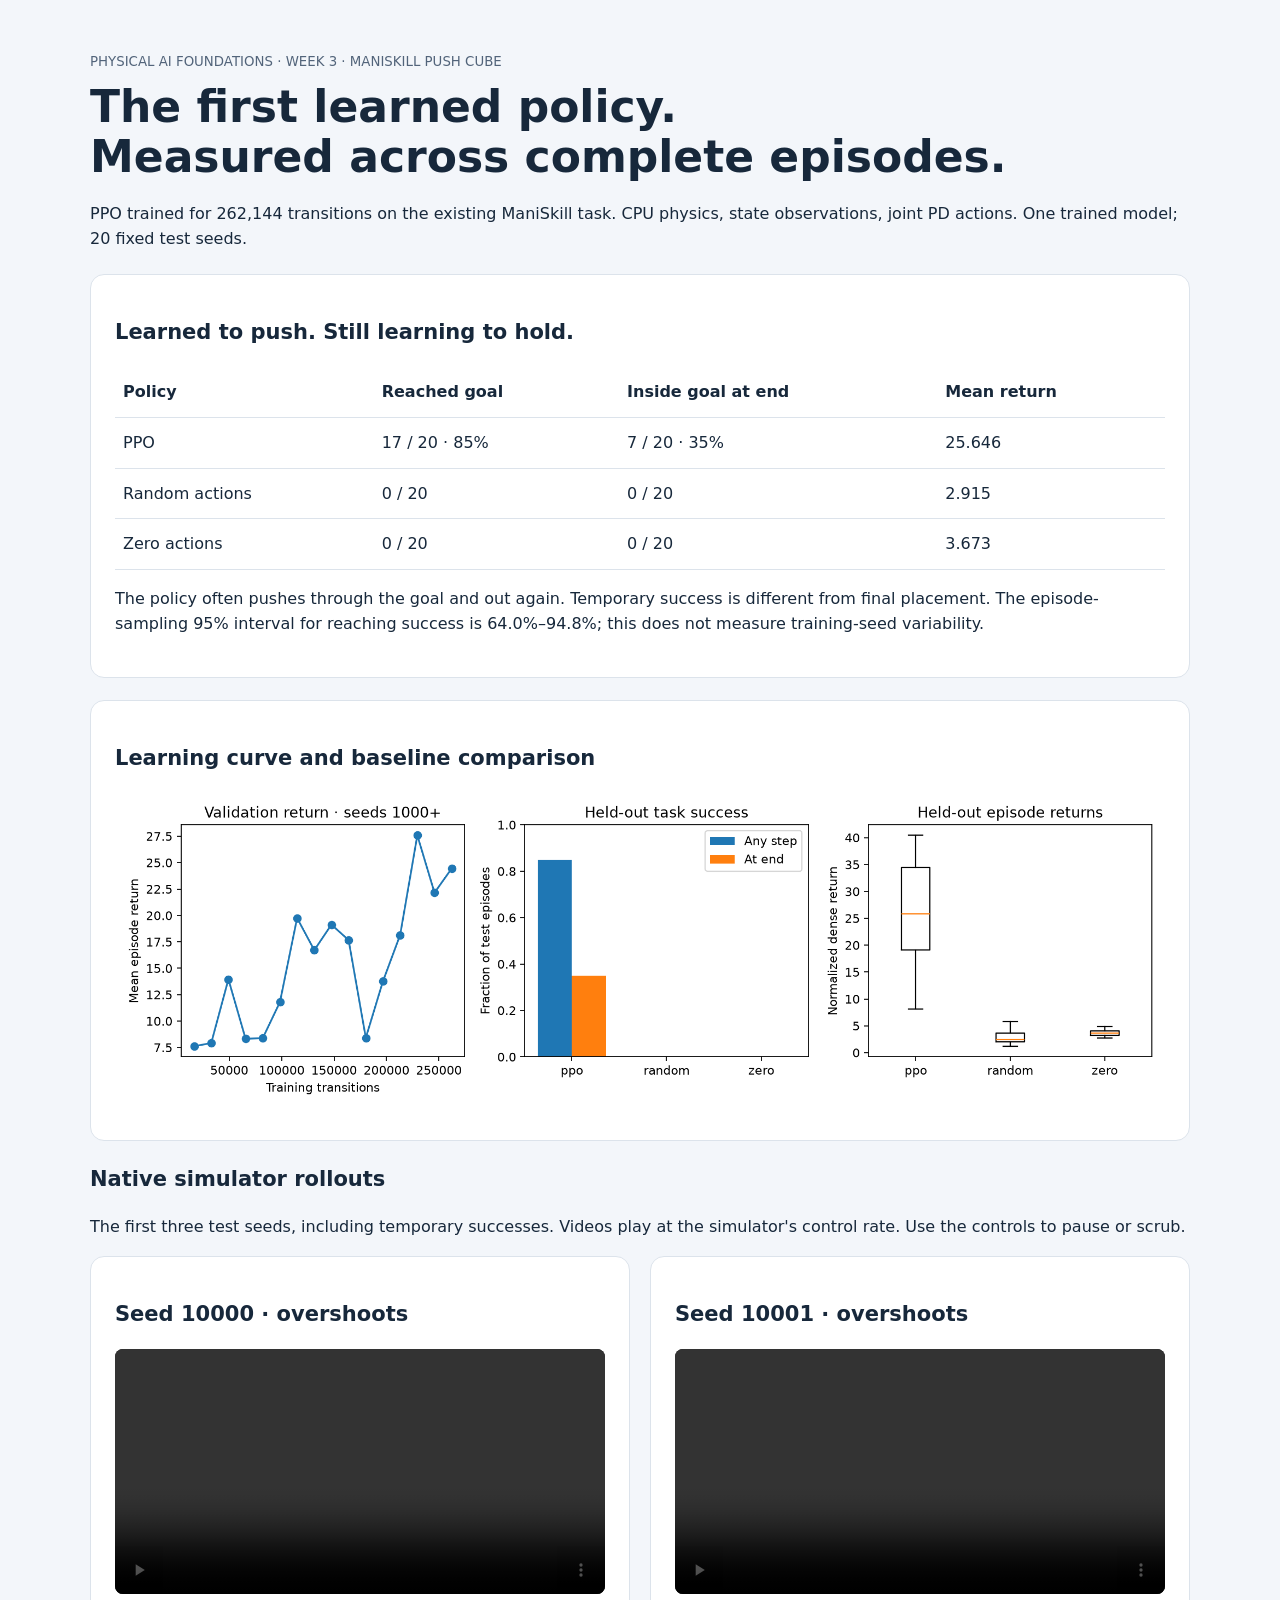
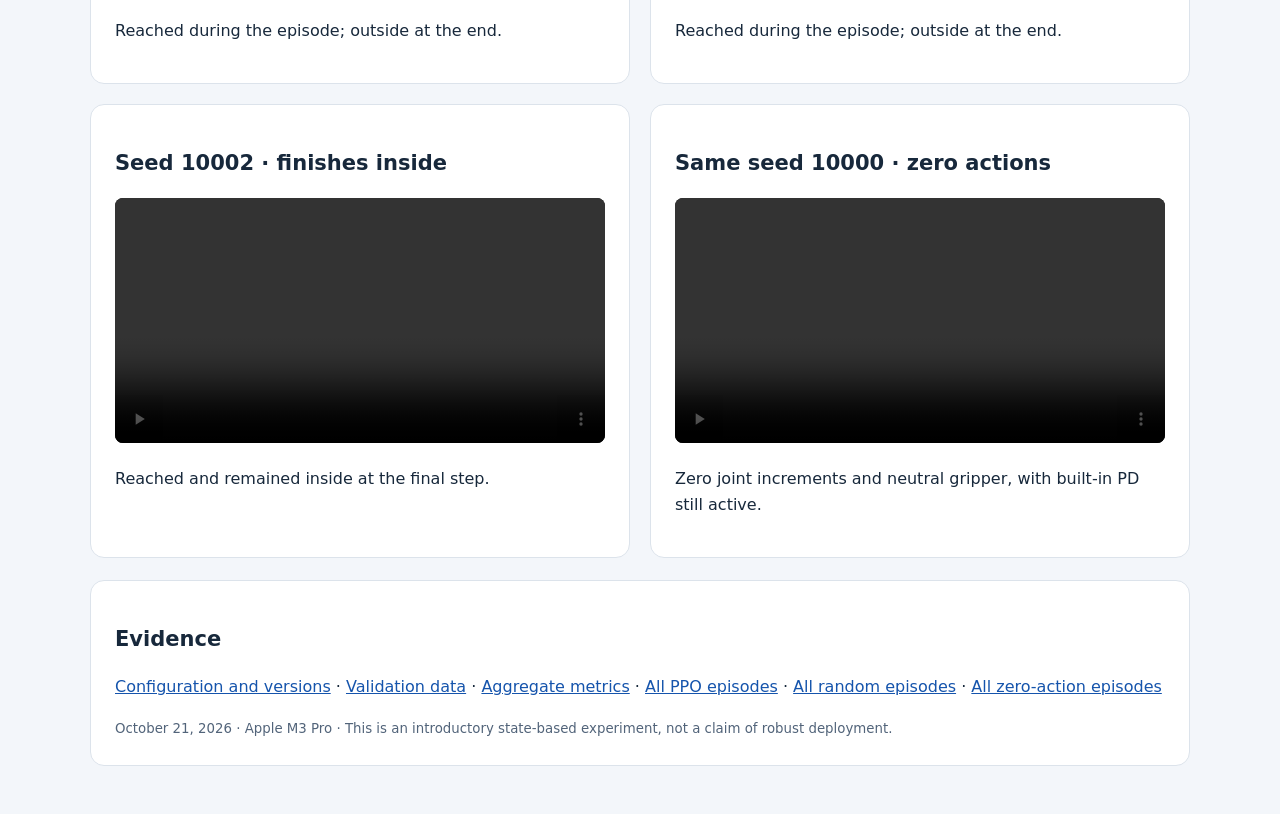
==== learning/maniskill/evidence/first_run/index.html @ 4dec47f2 "Train and evaluate a ManiSkill PushCube PPO baseline for Week 3" ====
<!doctype html>
<html lang="en"><meta charset="utf-8"><meta name="viewport" content="width=device-width,initial-scale=1">
<title>Week 3 · First learned manipulation policy</title>
<style>
body{font:16px/1.6 system-ui,sans-serif;color:#17283b;background:#f3f6fa;margin:0}main{max-width:1100px;margin:48px auto;padding:0 24px}h1{font-size:clamp(28px,4vw,44px);line-height:1.15;margin:8px 0 18px}small{color:#52647a}section{background:white;border:1px solid #dce3eb;border-radius:14px;padding:24px;margin:22px 0}img{width:100%;height:auto}table{width:100%;border-collapse:collapse}td,th{text-align:left;padding:12px 8px;border-bottom:1px solid #dce3eb}.videos{display:grid;grid-template-columns:repeat(2,minmax(0,1fr));gap:20px}.videos section{margin:0}video{width:100%;border-radius:8px;background:#111}h2{font-size:21px}a{color:#1554ac}@media(max-width:650px){.videos{grid-template-columns:1fr}main{padding:0 12px}section{padding:16px}table{font-size:13px}}
</style>
<main>
<small>PHYSICAL AI FOUNDATIONS · WEEK 3 · MANISKILL PUSH CUBE</small>
<h1>The first learned policy.<br>Measured across complete episodes.</h1>
<p>PPO trained for 262,144 transitions on the existing ManiSkill task. CPU physics, state observations, joint PD actions. One trained model; 20 fixed test seeds.</p>
<section><h2>Learned to push. Still learning to hold.</h2>
<table><thead><tr><th>Policy</th><th>Reached goal</th><th>Inside goal at end</th><th>Mean return</th></tr></thead><tbody>
<tr><td>PPO</td><td>17 / 20 · 85%</td><td>7 / 20 · 35%</td><td>25.646</td></tr>
<tr><td>Random actions</td><td>0 / 20</td><td>0 / 20</td><td>2.915</td></tr>
<tr><td>Zero actions</td><td>0 / 20</td><td>0 / 20</td><td>3.673</td></tr></tbody></table>
<p>The policy often pushes through the goal and out again. Temporary success is different from final placement. The episode-sampling 95% interval for reaching success is 64.0%–94.8%; this does not measure training-seed variability.</p>
</section>
<section><h2>Learning curve and baseline comparison</h2><img src="results.png" alt="Validation return varies across checkpoints. PPO reaches success in 85% of episodes but ends successful in 35%; both baselines have zero successes."></section>
<h2>Native simulator rollouts</h2><p>The first three test seeds, including temporary successes. Videos play at the simulator's control rate. Use the controls to pause or scrub.</p>
<div class="videos">
<section><h2>Seed 10000 · overshoots</h2><video controls muted preload="metadata" src="ppo_seed10000.mp4"></video><p>Reached during the episode; outside at the end.</p></section>
<section><h2>Seed 10001 · overshoots</h2><video controls muted preload="metadata" src="ppo_seed10001.mp4"></video><p>Reached during the episode; outside at the end.</p></section>
<section><h2>Seed 10002 · finishes inside</h2><video controls muted preload="metadata" src="ppo_seed10002.mp4"></video><p>Reached and remained inside at the final step.</p></section>
<section><h2>Same seed 10000 · zero actions</h2><video controls muted preload="metadata" src="zero_seed10000.mp4"></video><p>Zero joint increments and neutral gripper, with built-in PD still active.</p></section>
</div>
<section><h2>Evidence</h2><p><a href="config.json">Configuration and versions</a> · <a href="validation.json">Validation data</a> · <a href="comparison.json">Aggregate metrics</a> · <a href="test_ppo.json">All PPO episodes</a> · <a href="test_random.json">All random episodes</a> · <a href="test_zero.json">All zero-action episodes</a></p><small>October 21, 2026 · Apple M3 Pro · This is an introductory state-based experiment, not a claim of robust deployment.</small></section>
</main></html>
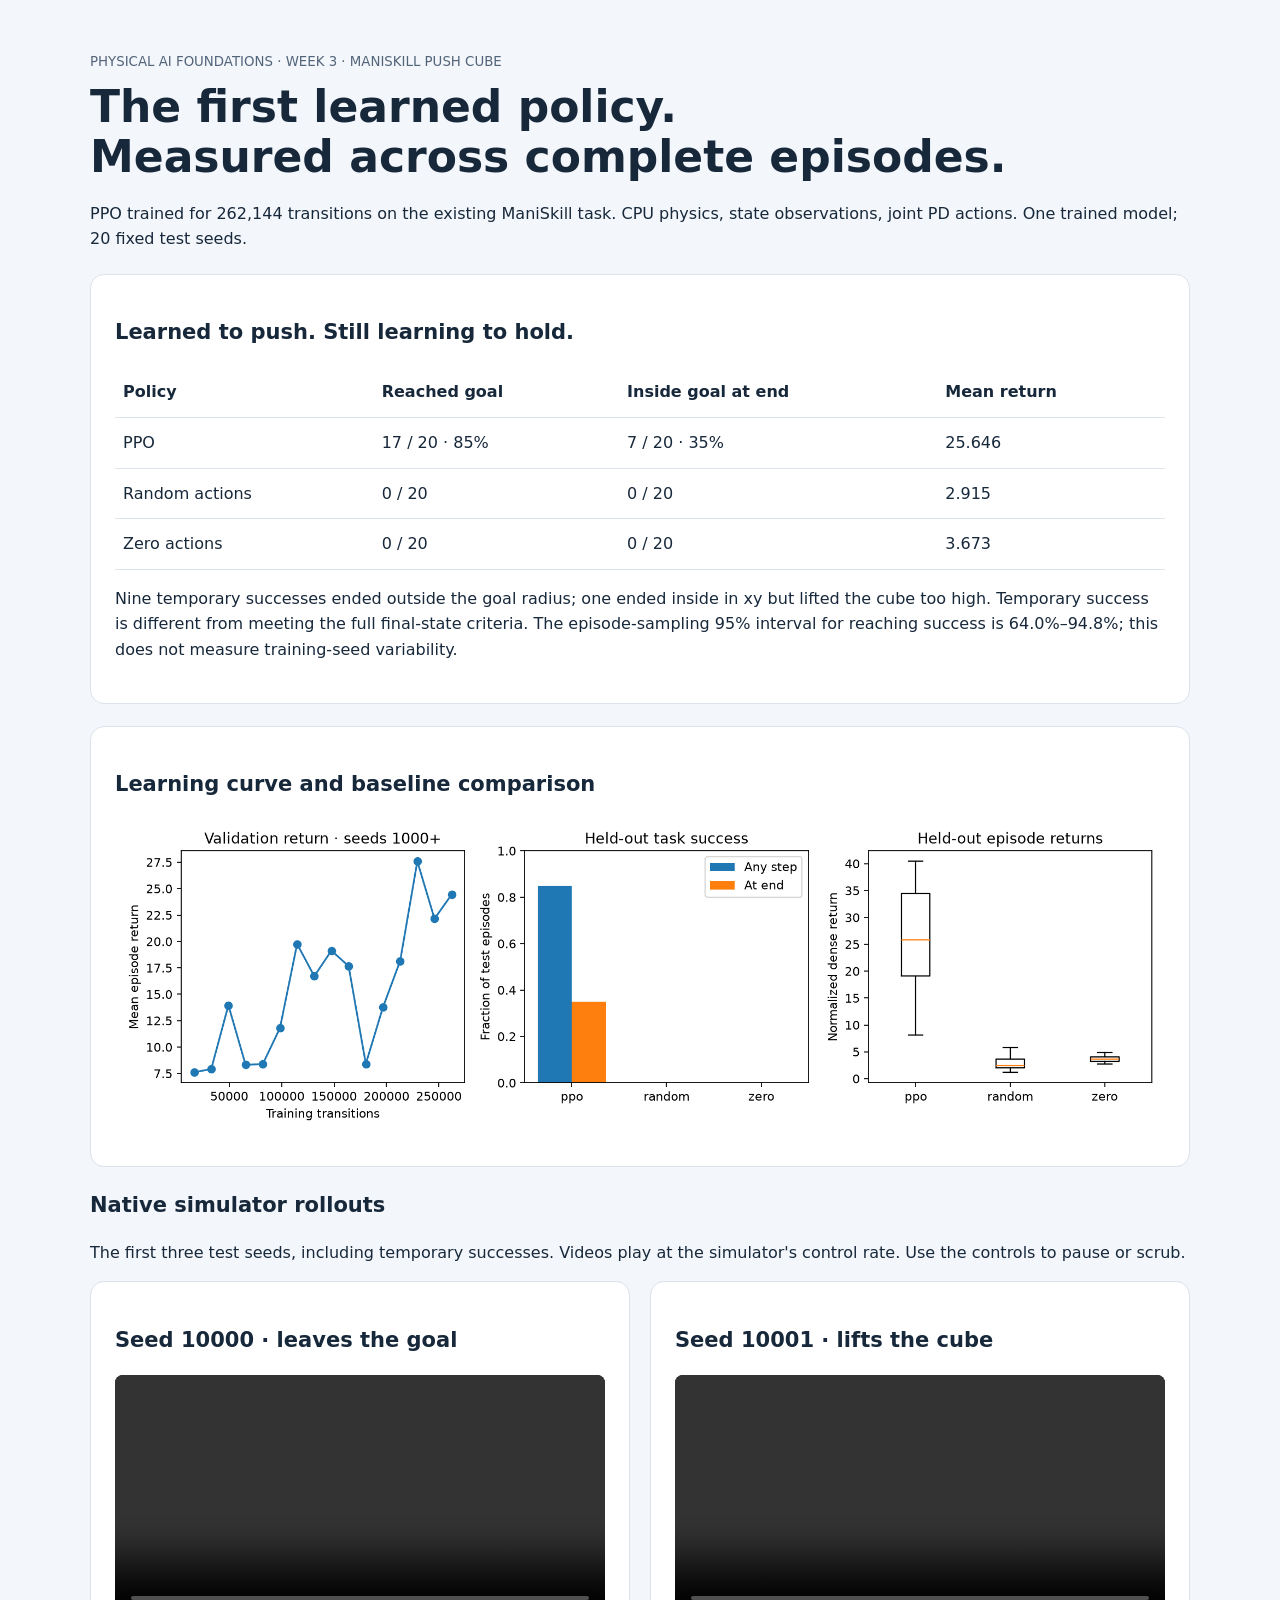
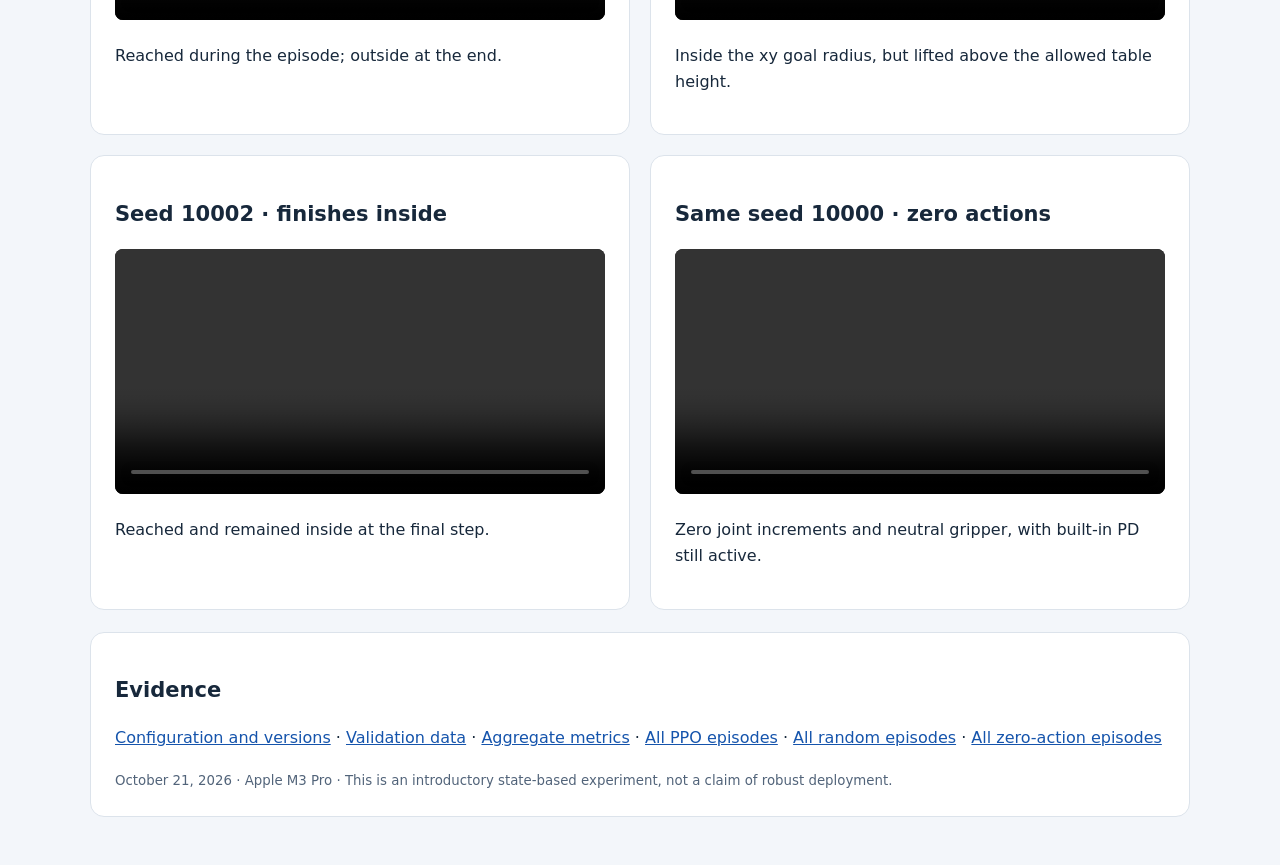
==== commit 8a2c2565: "Validate terminal-state evidence and fix headless CI discovery" ====
--- a/learning/maniskill/evidence/first_run/index.html
+++ b/learning/maniskill/evidence/first_run/index.html
@@ -13,13 +13,13 @@
 <tr><td>PPO</td><td>17 / 20 · 85%</td><td>7 / 20 · 35%</td><td>25.646</td></tr>
 <tr><td>Random actions</td><td>0 / 20</td><td>0 / 20</td><td>2.915</td></tr>
 <tr><td>Zero actions</td><td>0 / 20</td><td>0 / 20</td><td>3.673</td></tr></tbody></table>
-<p>The policy often pushes through the goal and out again. Temporary success is different from final placement. The episode-sampling 95% interval for reaching success is 64.0%–94.8%; this does not measure training-seed variability.</p>
+<p>Nine temporary successes ended outside the goal radius; one ended inside in xy but lifted the cube too high. Temporary success is different from meeting the full final-state criteria. The episode-sampling 95% interval for reaching success is 64.0%–94.8%; this does not measure training-seed variability.</p>
 </section>
 <section><h2>Learning curve and baseline comparison</h2><img src="results.png" alt="Validation return varies across checkpoints. PPO reaches success in 85% of episodes but ends successful in 35%; both baselines have zero successes."></section>
 <h2>Native simulator rollouts</h2><p>The first three test seeds, including temporary successes. Videos play at the simulator's control rate. Use the controls to pause or scrub.</p>
 <div class="videos">
-<section><h2>Seed 10000 · overshoots</h2><video controls muted preload="metadata" src="ppo_seed10000.mp4"></video><p>Reached during the episode; outside at the end.</p></section>
-<section><h2>Seed 10001 · overshoots</h2><video controls muted preload="metadata" src="ppo_seed10001.mp4"></video><p>Reached during the episode; outside at the end.</p></section>
+<section><h2>Seed 10000 · leaves the goal</h2><video controls muted preload="metadata" src="ppo_seed10000.mp4"></video><p>Reached during the episode; outside at the end.</p></section>
+<section><h2>Seed 10001 · lifts the cube</h2><video controls muted preload="metadata" src="ppo_seed10001.mp4"></video><p>Inside the xy goal radius, but lifted above the allowed table height.</p></section>
 <section><h2>Seed 10002 · finishes inside</h2><video controls muted preload="metadata" src="ppo_seed10002.mp4"></video><p>Reached and remained inside at the final step.</p></section>
 <section><h2>Same seed 10000 · zero actions</h2><video controls muted preload="metadata" src="zero_seed10000.mp4"></video><p>Zero joint increments and neutral gripper, with built-in PD still active.</p></section>
 </div>
